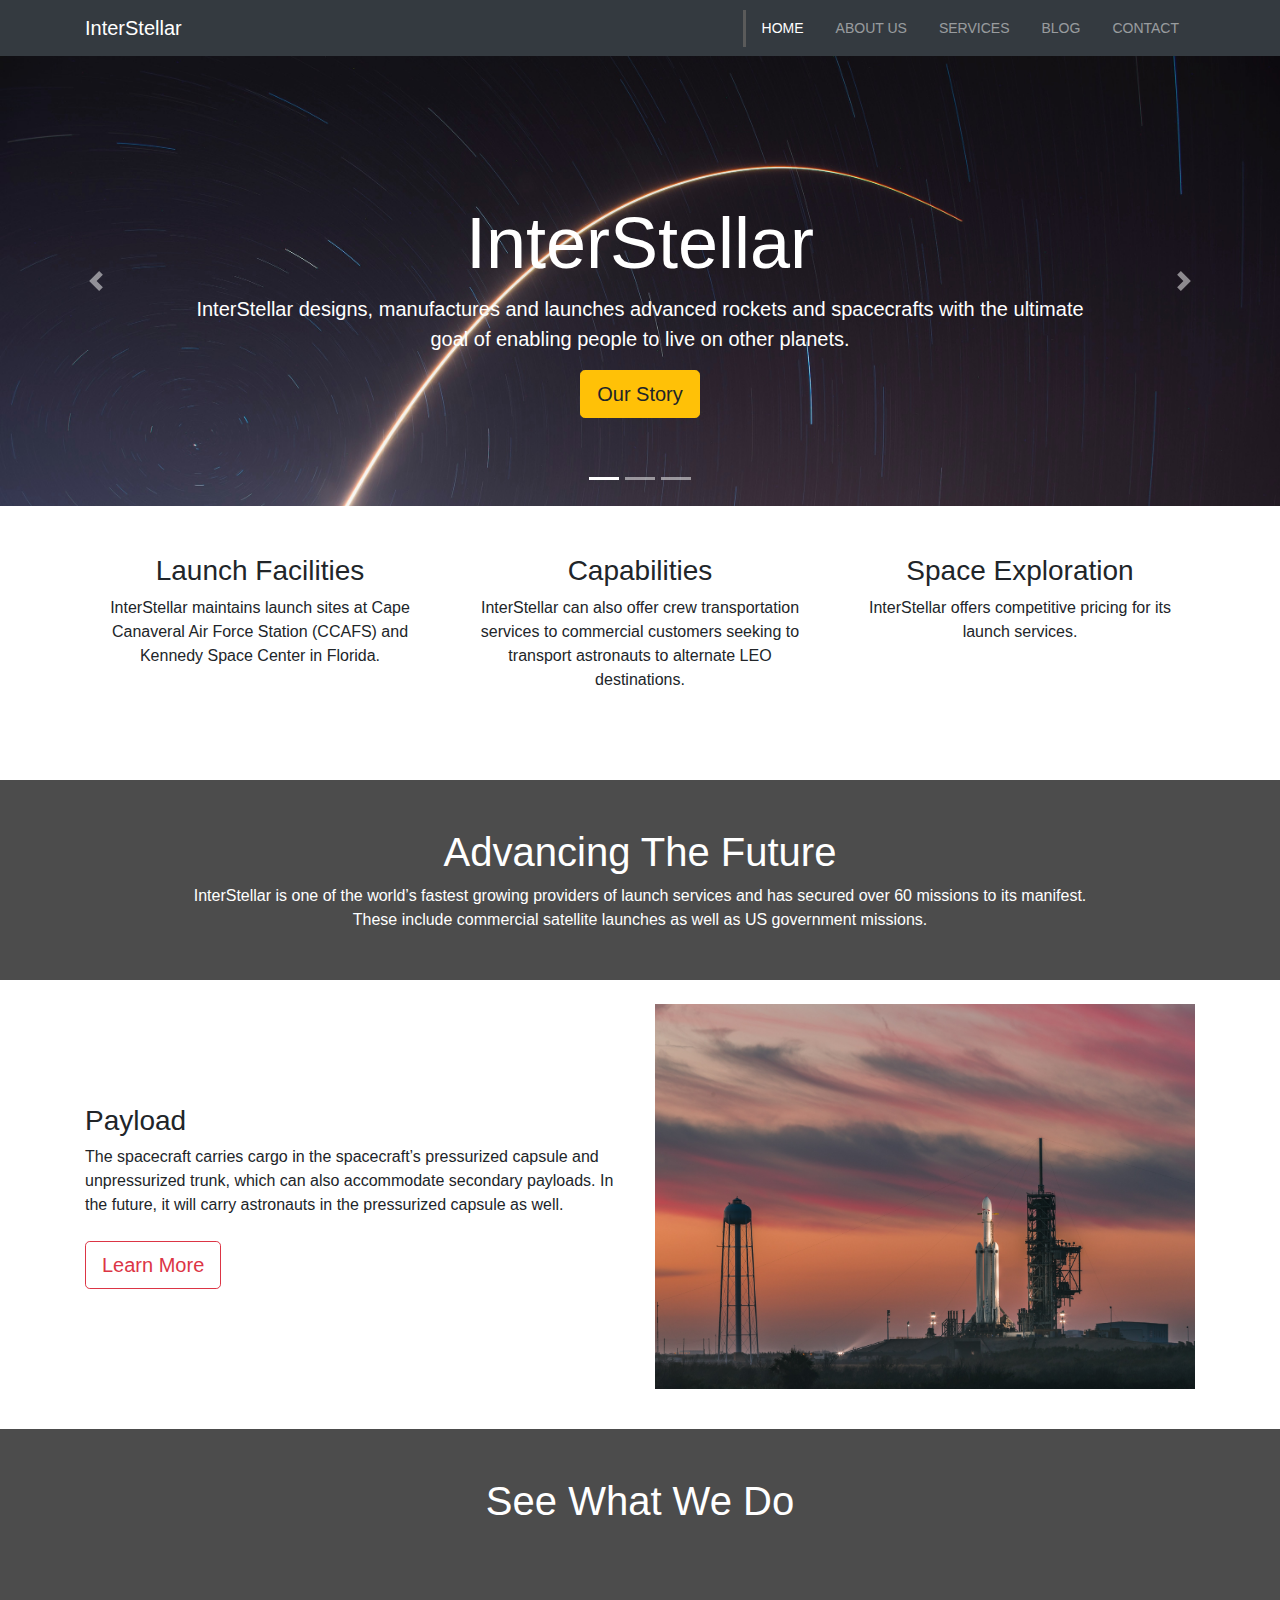
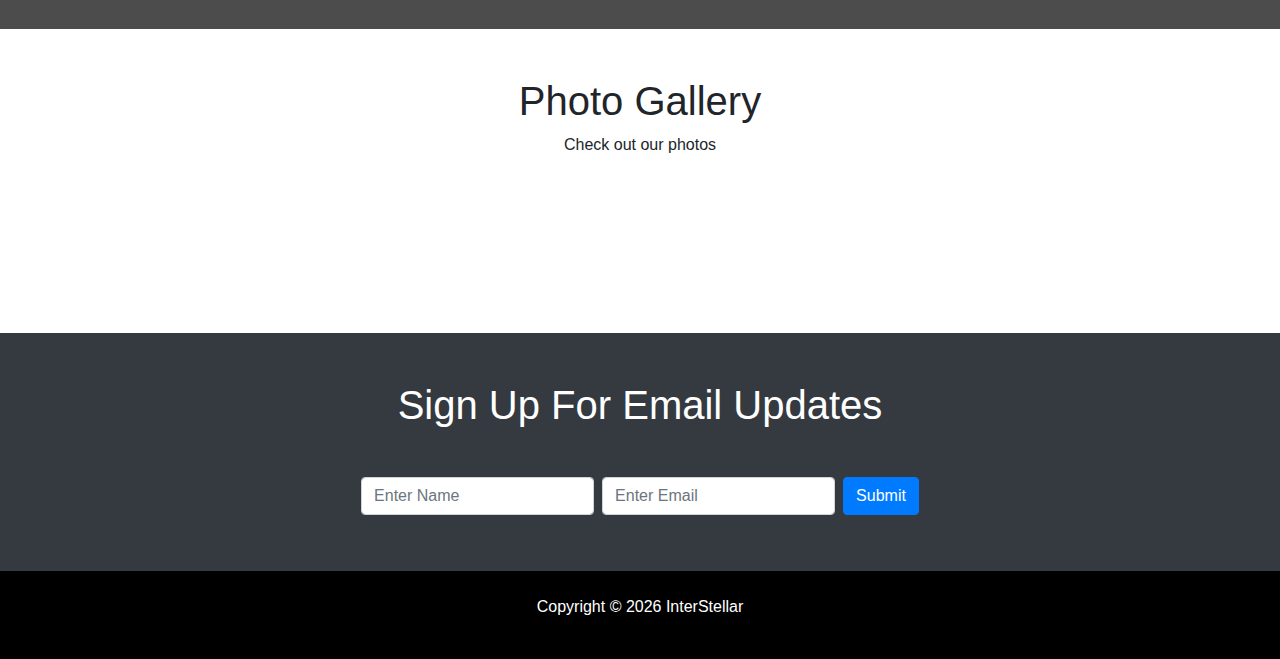
==== index.html @ d8e5ac09 "project commit" ====
<!DOCTYPE html>
<html lang="en">
  <head>
    <meta charset="UTF-8" />
    <meta name="viewport" content="width=device-width, initial-scale=1.0" />
    <meta http-equiv="X-UA-Compatible" content="ie=edge" />
    <link
      rel="stylesheet"
      href="https://use.fontawesome.com/releases/v5.8.1/css/all.css"
      integrity="sha384-50oBUHEmvpQ+1lW4y57PTFmhCaXp0ML5d60M1M7uH2+nqUivzIebhndOJK28anvf"
      crossorigin="anonymous"
    />
    <link
      rel="stylesheet"
      href="https://stackpath.bootstrapcdn.com/bootstrap/4.3.1/css/bootstrap.min.css"
      integrity="sha384-ggOyR0iXCbMQv3Xipma34MD+dH/1fQ784/j6cY/iJTQUOhcWr7x9JvoRxT2MZw1T"
      crossorigin="anonymous"
    />
    <link
      rel="stylesheet"
      href="https://cdnjs.cloudflare.com/ajax/libs/ekko-lightbox/5.3.0/ekko-lightbox.css"
    />
    <link rel="stylesheet" href="./css/style.css" />
    <title>InterStellar</title>
  </head>
  <body>
    <nav class="navbar navbar-expand-md navbar-dark bg-dark">
      <div class="container">
        <a href="index.html" class="navbar-brand">InterStellar</a>
        <button
          class="navbar-toggler"
          data-toggle="collapse"
          data-target="#navbarCollapse"
        >
          <span class="navbar-toggler-icon"></span>
        </button>
        <div class="collapse navbar-collapse" id="navbarCollapse">
          <ul class="navbar-nav ml-auto">
            <li class="nav-item active">
              <a href="index.html" class="nav-link">Home</a>
            </li>
            <li class="nav-item">
              <a href="about.html" class="nav-link">About Us</a>
            </li>
            <li class="nav-item">
              <a href="services.html" class="nav-link">Services</a>
            </li>
            <li class="nav-item">
              <a href="blog.html" class="nav-link">Blog</a>
            </li>
            <li class="nav-item">
              <a href="contact.html" class="nav-link">Contact</a>
            </li>
          </ul>
        </div>
      </div>
    </nav>

    <!-- SHOWCASE SLIDER -->
    <section id="showcase">
      <div id="myCarousel" class="carousel slide" data-ride="carousel">
        <ol class="carousel-indicators">
          <li data-target="#myCarousel" data-slide-to="0" class="active"></li>
          <li data-target="#myCarousel" data-slide-to="1"></li>
          <li data-target="#myCarousel" data-slide-to="2"></li>
        </ol>
        <div class="carousel-inner">
          <div class="carousel-item carousel-image-1 active">
            <div class="container">
              <div class="carousel-caption mb-5">
                <h1 class="display-3 little">InterStellar</h1>
                <p class="lead short">
                  InterStellar designs, manufactures and launches advanced
                  rockets and spacecrafts with the ultimate goal of enabling
                  people to live on other planets.
                </p>
                <a href="#" class="btn btn-warning btn-lg">Our Story</a>
              </div>
            </div>
          </div>

          <div class="carousel-item carousel-image-2">
            <div class="container">
              <div class="carousel-caption mb-5">
                <h1 class="display-3 ambition little">Our Ambition</h1>
                <p class="lead ambition short2">
                  To make life multi-planetary
                </p>
                <a href="#" class="btn btn-primary btn-lg">Learn More</a>
              </div>
            </div>
          </div>

          <div class="carousel-item carousel-image-3">
            <div class="container">
              <div class="carousel-caption mb-5">
                <h1 class="display-3 little">Our Passion</h1>
                <p class="lead short">
                  InterStellar is working on a next generation of fully reusable
                  launch vehicles that will be the most powerful ever built,
                  capable of carrying humans to Mars and other destinations in
                  the solar system.
                </p>
                <a href="#" class="btn btn-danger btn-lg">Follow Us</a>
              </div>
            </div>
          </div>
        </div>

        <a href="#myCarousel" data-slide="prev" class="carousel-control-prev">
          <span class="carousel-control-prev-icon"></span>
        </a>

        <a href="#myCarousel" data-slide="next" class="carousel-control-next">
          <span class="carousel-control-next-icon"></span>
        </a>
      </div>
    </section>

    <!-- HOME ICON SECTION -->
    <section id="home-icons" class="py-5">
      <div class="container">
        <div class="row">
          <div class="col-md-4 mb-4 text-center">
            <i class="fas fa-space-shuttle fa-3x mb-2"></i>
            <h3>Launch Facilities</h3>
            <p>
              InterStellar maintains launch sites at Cape Canaveral Air Force
              Station (CCAFS) and Kennedy Space Center in Florida.
            </p>
          </div>
          <div class="col-md-4 mb-4 text-center">
            <i class="fas fa-satellite fa-3x mb-2"></i>
            <h3>Capabilities</h3>
            <p>
              InterStellar can also offer crew transportation services to
              commercial customers seeking to transport astronauts to alternate
              LEO destinations.
            </p>
          </div>
          <div class="col-md-4 mb-4 text-center">
            <i class="fas fa-user-astronaut fa-3x mb-2"></i>
            <h3>Space Exploration</h3>
            <p>
              InterStellar offers competitive pricing for its launch services.
            </p>
          </div>
        </div>
      </div>
    </section>

    <!-- HOME HEADING SECTION -->
    <section id="home-heading" class="p-5">
      <div class="dark-overlay">
        <div class="row">
          <div class="col">
            <div class="container pt-5">
              <h1>Advancing The Future</h1>
              <p class="d-none d-md-block">
                InterStellar is one of the world’s fastest growing providers of
                launch services and has secured over 60 missions to its
                manifest. <br />
                These include commercial satellite launches as well as US
                government missions.
              </p>
            </div>
          </div>
        </div>
      </div>
    </section>

    <!-- INFO SECTION -->
    <section id="info" class="py-3">
      <div class="container">
        <div class="row">
          <div class="col-md-6 align-self-center">
            <h3>Payload</h3>
            <p class="mb-4">
              The spacecraft carries cargo in the spacecraft’s pressurized
              capsule and unpressurized trunk, which can also accommodate
              secondary payloads. In the future, it will carry astronauts in the
              pressurized capsule as well.
            </p>
            <a href="about.html" class="btn btn-outline-danger btn-lg mb-3"
              >Learn More</a
            >
          </div>
          <div class="col-md-6">
            <img src="./img/space7.jpg" alt="" class="img-fluid mb-4 mt-2" />
          </div>
        </div>
      </div>
    </section>

    <!-- VIDEO PLAY -->
    <section id="video-play">
      <div class="dark-overlay">
        <div class="row">
          <div class="col">
            <div class="container p-5">
              <a
                href="#"
                class="video"
                data-video="https://www.youtube.com/embed/Ndpxuf-uJHE"
                data-toggle="modal"
                data-target="#videoModal"
              >
                <i class="fas fa-play-circle fa-3x mb-2"></i>
              </a>
              <h1>See What We Do</h1>
            </div>
          </div>
        </div>
      </div>
    </section>

    <!-- PHOTO GALLERY -->
    <section id="gallery" class="py-5">
      <div class="container">
        <h1 class="text-center">Photo Gallery</h1>
        <p class="text-center">Check out our photos</p>
        <div class="row mb-4">
          <div class="col-md-4 mb-2 fresh">
            <a
              href="https://source.unsplash.com/random/560x560/?space"
              data-toggle="lightbox"
              data-gallery="img-gallery"
              data-height="560"
              data-width="560"
            >
              <img
                src="https://source.unsplash.com/random/560x560/?space"
                alt=""
                class="img-fluid"
              />
            </a>
          </div>

          <div class="col-md-4 mb-2">
            <a
              href="https://source.unsplash.com/random/561x561/?spacex"
              data-toggle="lightbox"
              data-gallery="img-gallery"
              data-height="561"
              data-width="561"
            >
              <img
                src="https://source.unsplash.com/random/561x561/?spacex"
                alt=""
                class="img-fluid"
              />
            </a>
          </div>

          <div class="col-md-4 mb-2">
            <a
              href="https://source.unsplash.com/random/562x562/?space"
              data-toggle="lightbox"
              data-gallery="img-gallery"
              data-height="562"
              data-width="562"
            >
              <img
                src="https://source.unsplash.com/random/562x562/?space"
                alt=""
                class="img-fluid"
              />
            </a>
          </div>
        </div>

        <div class="row mb-4">
          <div class="col-md-4 mb-2">
            <a
              href="https://source.unsplash.com/random/563x563/?spacex"
              data-toggle="lightbox"
              data-gallery="img-gallery"
              data-height="563"
              data-width="563"
            >
              <img
                src="https://source.unsplash.com/random/563x563/?spacex"
                alt=""
                class="img-fluid"
              />
            </a>
          </div>

          <div class="col-md-4 mb-2">
            <a
              href="https://source.unsplash.com/random/564x564/?space"
              data-toggle="lightbox"
              data-gallery="img-gallery"
              data-height="564"
              data-width="564"
            >
              <img
                src="https://source.unsplash.com/random/564x564/?space"
                alt=""
                class="img-fluid"
              />
            </a>
          </div>

          <div class="col-md-4 mb-2">
            <a
              href="https://source.unsplash.com/random/565x565/?spacex"
              data-toggle="lightbox"
              data-gallery="img-gallery"
              data-height="565"
              data-width="565"
            >
              <img
                src="https://source.unsplash.com/random/565x565/?spacex"
                alt=""
                class="img-fluid"
              />
            </a>
          </div>
        </div>
      </div>
    </section>

    <!-- NEWSLETTER -->
    <section id="newsletter" class="text-center p-5 bg-dark text-white">
      <div class="containe">
        <div class="row">
          <div class="col">
            <h1 class="mb-5">Sign Up For Email Updates</h1>
            <p></p>
            <form class="form-inline justify-content-center">
              <input
                type="text"
                class="form-control mb-2 mr-2"
                placeholder="Enter Name"
              />
              <input
                type="text"
                class="form-control mb-2 mr-2"
                placeholder="Enter Email"
              />
              <button class="btn btn-primary mb-2">Submit</button>
            </form>
          </div>
        </div>
      </div>
    </section>

    <!-- FOOTER -->
    <footer id="main-footer" class="text-center p-4">
      <div class="container">
        <div class="row">
          <div class="col">
            <p>Copyright &copy; <span id="year"></span> InterStellar</p>
          </div>
        </div>
      </div>
    </footer>

    <!-- VIDEO MODAL -->
    <div class="modal fade" id="videoModal">
      <div class="modal-dialog">
        <div class="modal-content">
          <div class="modal-body">
            <button class="close" data-dismiss="modal">
              <span>&times;</span>
            </button>
            <iframe
              src=""
              frameborder="0"
              height="350"
              width="100%"
              allowfullscreen
            ></iframe>
          </div>
        </div>
      </div>
    </div>

    <script
      src="https://cdnjs.cloudflare.com/ajax/libs/popper.js/1.14.7/umd/popper.min.js"
      integrity="sha384-UO2eT0CpHqdSJQ6hJty5KVphtPhzWj9WO1clHTMGa3JDZwrnQq4sF86dIHNDz0W1"
      crossorigin="anonymous"
    ></script>
    <script src="https://code.jquery.com/jquery-3.3.1.min.js"></script>
    <script
      src="https://cdnjs.cloudflare.com/ajax/libs/popper.js/1.14.7/umd/popper.min.js"
      integrity="sha384-UO2eT0CpHqdSJQ6hJty5KVphtPhzWj9WO1clHTMGa3JDZwrnQq4sF86dIHNDz0W1"
      crossorigin="anonymous"
    ></script>
    <script
      src="https://stackpath.bootstrapcdn.com/bootstrap/4.3.1/js/bootstrap.min.js"
      integrity="sha384-JjSmVgyd0p3pXB1rRibZUAYoIIy6OrQ6VrjIEaFf/nJGzIxFDsf4x0xIM+B07jRM"
      crossorigin="anonymous"
    ></script>
    <script src="https://cdnjs.cloudflare.com/ajax/libs/ekko-lightbox/5.3.0/ekko-lightbox.min.js"></script>

    <script>
      // Get the current year for the copyright
      $('#year').text(new Date().getFullYear());

      // Configure Slider
      $('.carousel').carousel({
        interval: 6000,
        pause: 'hover'
      });

      // Lightbox Init - We are using event delegation
      $(document).on('click', '[data-toggle="lightbox"]', function(event) {
        event.preventDefault();
        $(this).ekkoLightbox();
      });

      //Video play
      $(function() {
        // Auto play modal video
        $('.video').click(function() {
          var theModal = $(this).data('target'),
            videoSRC = $(this).attr('data-video'),
            videoSRCauto =
              videoSRC +
              '?modestbranding=1&rel=0&controls=0&showinfo=0&html5=1&autoplay=1';
          $(theModal + ' iframe').attr('src', videoSRCauto);
          $(theModal + ' button.close').click(function() {
            $(theModal + ' iframe').attr('src', videoSRC);
          });
        });
      });
    </script>
  </body>
</html>
---- css/style.css ----
body {
  overflow-x: hidden;
}

.navbar .nav-link {
  font-size: 14px;
  text-transform: uppercase;
  padding-left: 1rem !important;
  padding-right: 1rem !important;
}

.navbar .nav-item.active {
  border-left: #5a5a5a 3px solid;
}

.carousel-item {
  height: 450px;
}

.carousel-item .ambition {
  color: #000;
}

.carousel-image-1 {
  background: url('../img/space9.jpg');
  background-size: cover;
}

.carousel-image-2 {
  background: url('../img/space6.jpg');
  background-size: cover;
}

.carousel-image-3 {
  background: url('../img/space1.jpg');
  background-size: cover;
}

#home-heading {
  position: relative;
  min-height: 200px;
  background: url('../img/space5.jpg');
  background-attachment: fixed;
  background-repeat: no-repeat;
  background-size: cover;
  text-align: center;
  color: #fff;
}

.dark-overlay {
  position: absolute;
  top: 0;
  left: 0;
  width: 100%;
  height: 100%;
  background: rgba(0, 0, 0, 0.7);
}

#video-play {
  position: relative;
  min-height: 200px;
  background: url('../img/media.jpg');
  background-attachment: fixed;
  background-repeat: no-repeat;
  background-size: cover;
  background-position: 0 -300px;
  text-align: center;
  color: #fff;
}

#video-play a {
  color: #fff;
}

#page-header {
  height: 200px;
  background: url('../img/space10.jpg');
  background-size: cover;
  background-position: 0 -360px;
  background-attachment: fixed;
  color: #fff;
  border-bottom: 1px #eee solid;
  padding-top: 50px;
}

.about-img {
  margin-top: -50px;
}

#faq .card {
  border: #444;
}

#faq a {
  color: #fff;
  text-decoration: none;
}

#faq .card-body,
#faq .card-header {
  background: #333;
}

#main-footer {
  background: #000;
  color: #fff;
}

@media (max-width: 575.98px) {
  .little {
    font-size: 2rem;
  }
  .short {
    margin-top: 30px;
    margin-bottom: 30px;
  }

  .short2 {
    margin-bottom: 150px;
  }
}
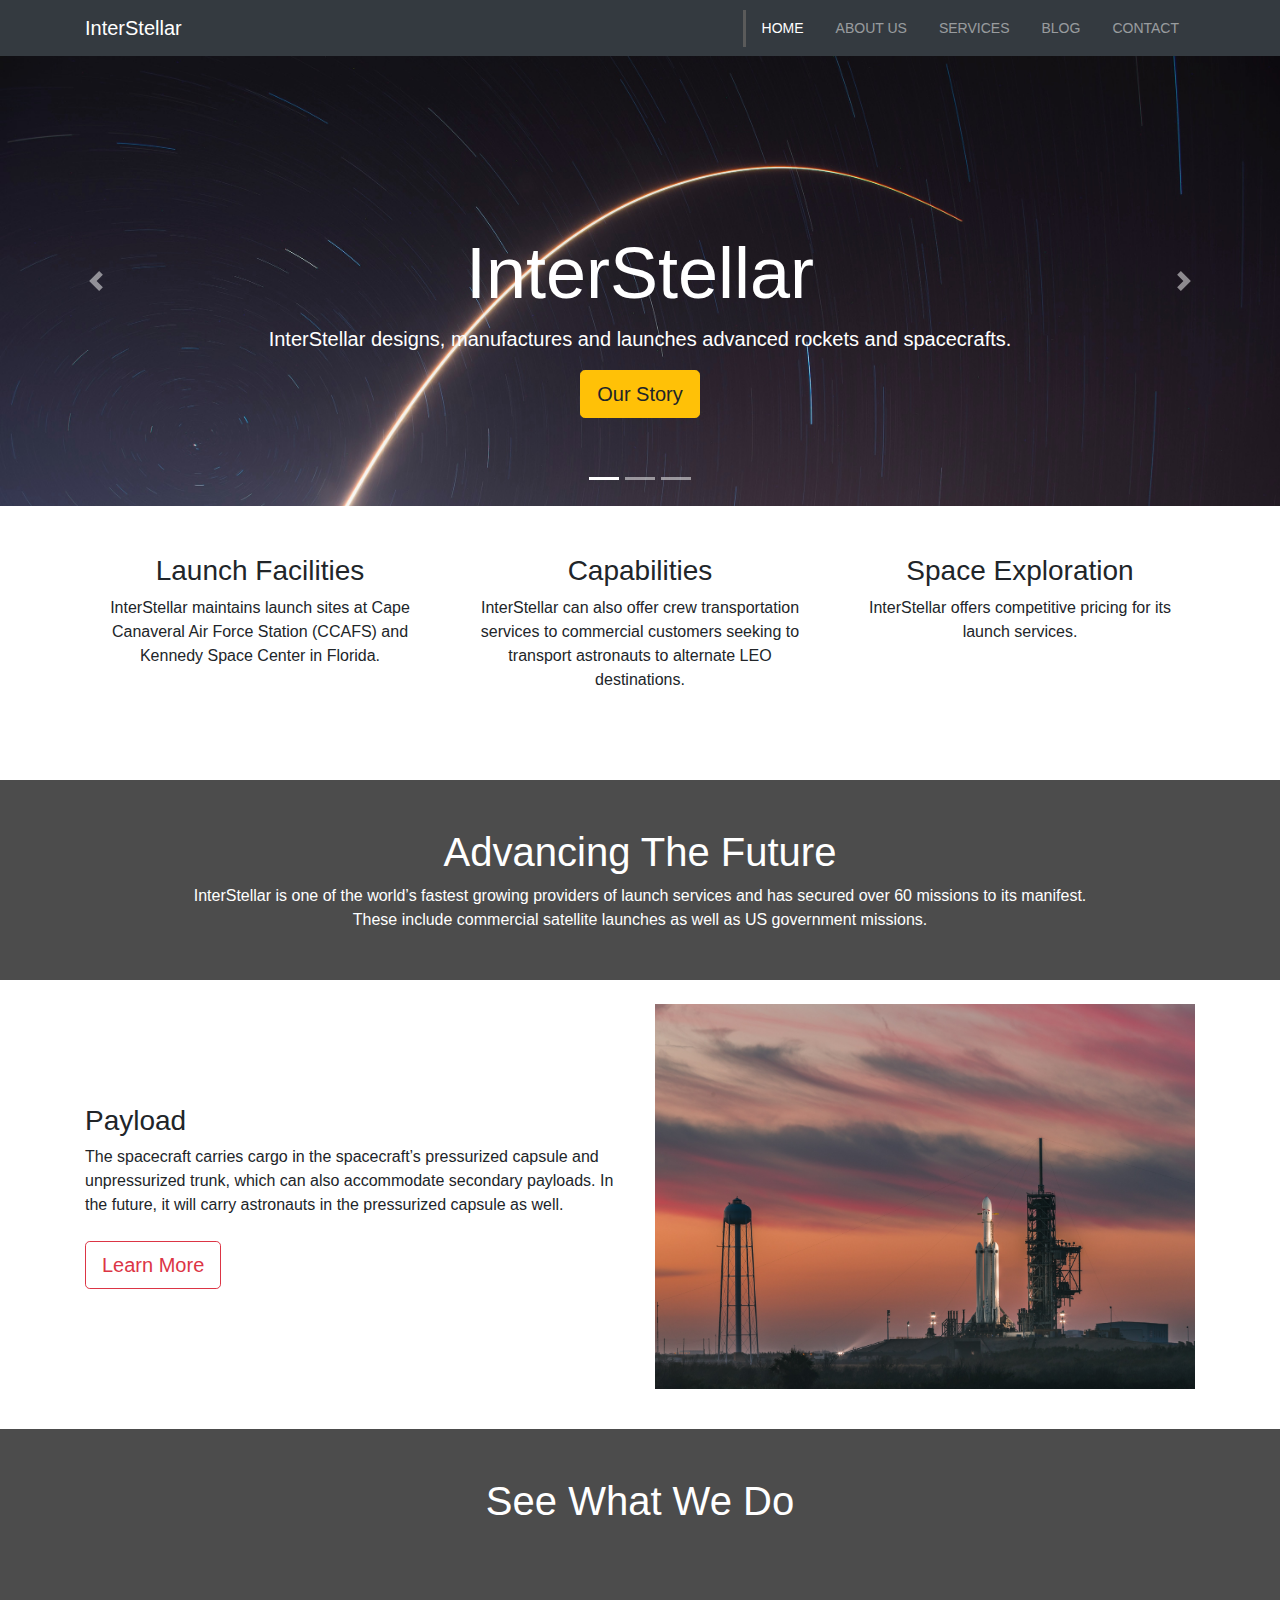
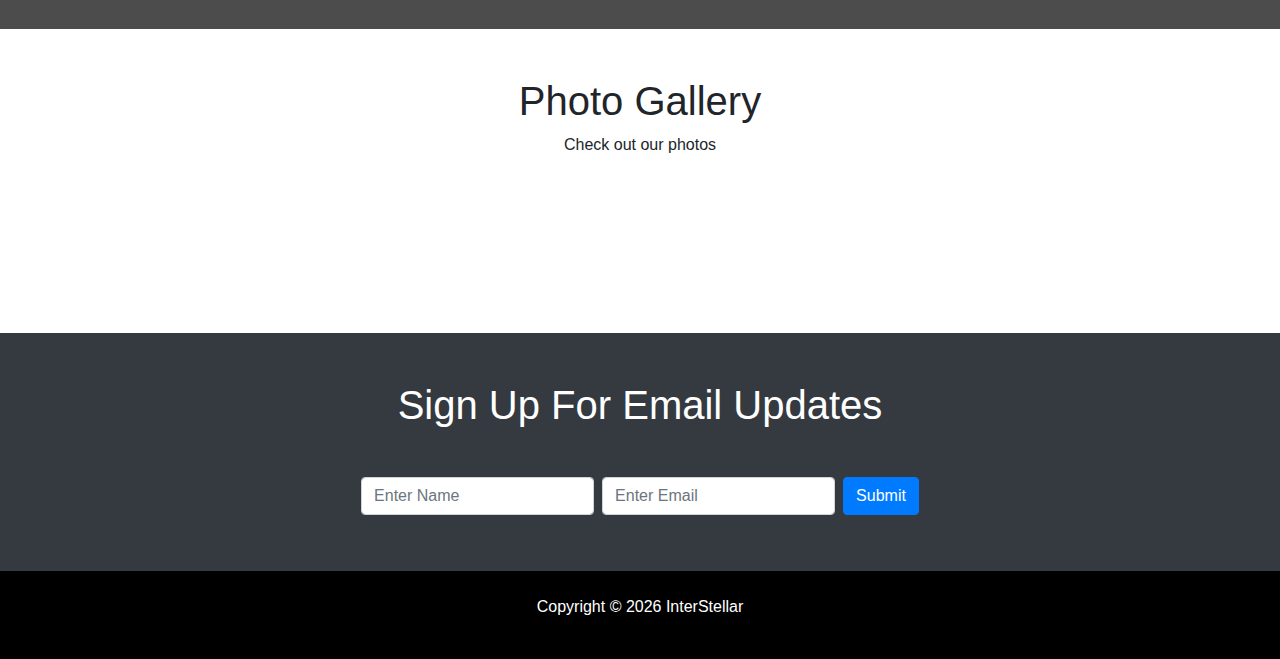
==== commit 2660d6c1: "fix: text view on mobile" ====
--- a/index.html
+++ b/index.html
@@ -71,8 +71,7 @@
                 <h1 class="display-3 little">InterStellar</h1>
                 <p class="lead short">
                   InterStellar designs, manufactures and launches advanced
-                  rockets and spacecrafts with the ultimate goal of enabling
-                  people to live on other planets.
+                  rockets and spacecrafts.
                 </p>
                 <a href="#" class="btn btn-warning btn-lg">Our Story</a>
               </div>
@@ -97,9 +96,7 @@
                 <h1 class="display-3 little">Our Passion</h1>
                 <p class="lead short">
                   InterStellar is working on a next generation of fully reusable
-                  launch vehicles that will be the most powerful ever built,
-                  capable of carrying humans to Mars and other destinations in
-                  the solar system.
+                  launch vehicles that will be the most powerful ever built.
                 </p>
                 <a href="#" class="btn btn-danger btn-lg">Follow Us</a>
               </div>
--- a/css/style.css
+++ b/css/style.css
@@ -106,7 +106,7 @@
   color: #fff;
 }
 
-@media (max-width: 575.98px) {
+@media (max-width: 576px) {
   .little {
     font-size: 2rem;
   }
